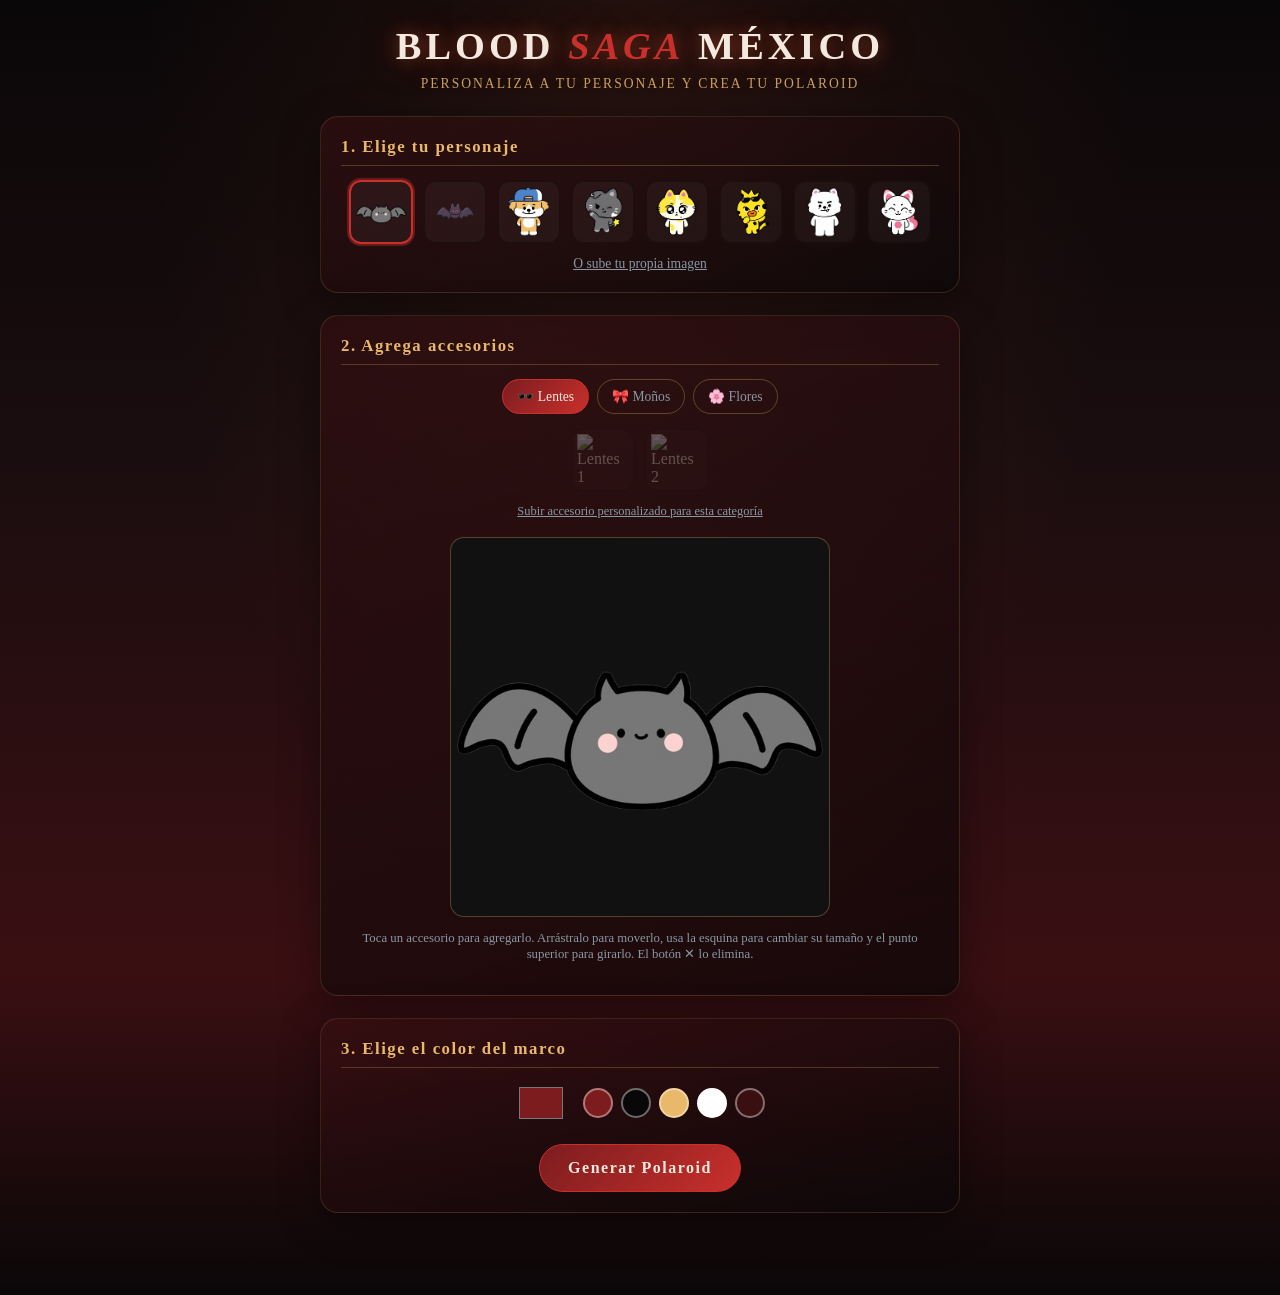
==== html/bat.html @ c30dbdc9 "Own pet" ====
<!DOCTYPE html>
<html lang="es">
<head>
<meta charset="UTF-8">
<meta name="viewport" content="width=device-width, initial-scale=1.0">
<title>Blood Saga México · Editor de Personajes</title>
<link rel="preconnect" href="https://fonts.googleapis.com">
<link rel="preconnect" href="https://fonts.gstatic.com" crossorigin>
<link href="https://fonts.googleapis.com/css2?family=Cinzel+Decorative:wght@700;900&family=Dancing+Script:wght@600;700&display=swap" rel="stylesheet">
<link rel="stylesheet" href="../css/bat.css">
</head>
<body>

<div class="app">

  <header class="app-header">
    <h1>BLOOD <span>SAGA</span> MÉXICO</h1>
    <p class="subtitle">Personaliza a tu personaje y crea tu polaroid</p>
  </header>

  <!-- PASO 1: Selección de personaje -->
  <section class="panel">
    <h2>1. Elige tu personaje</h2>
    <div id="character-list" class="thumb-row"></div>
    <label class="upload-label">
      O sube tu propia imagen
      <input type="file" id="character-upload" accept="image/*" hidden>
    </label>
  </section>

  <!-- Escenario de edición -->
  <section class="panel stage-panel">
    <h2>2. Agrega accesorios</h2>

    <div class="tabs">
      <button class="tab-btn active" data-category="lentes">🕶️ Lentes</button>
      <button class="tab-btn" data-category="monos">🎀 Moños</button>
      <button class="tab-btn" data-category="flores">🌸 Flores</button>
    </div>

    <div id="accessory-list" class="thumb-row"></div>
    <label class="upload-label small">
      Subir accesorio personalizado para esta categoría
      <input type="file" id="accessory-upload" accept="image/*" hidden>
    </label>

    <div class="stage-wrapper">
      <div id="stage" class="stage">
        <img id="base-image" src="" alt="" draggable="false">
      </div>
    </div>

    <p class="hint">Toca un accesorio para agregarlo. Arrástralo para moverlo, usa la esquina para cambiar su tamaño y el punto superior para girarlo. El botón ✕ lo elimina.</p>
  </section>

  <!-- PASO 3: Polaroid -->
  <section class="panel">
    <h2>3. Elige el color del marco</h2>
    <div class="frame-controls">
      <input type="color" id="frame-color" value="#7c1c1f">
      <div class="preset-colors">
        <button class="preset" data-color="#7c1c1f" style="background:#7c1c1f"></button>
        <button class="preset" data-color="#0a0708" style="background:#0a0708"></button>
        <button class="preset" data-color="#e8b96a" style="background:#e8b96a"></button>
        <button class="preset" data-color="#ffffff" style="background:#ffffff"></button>
        <button class="preset" data-color="#3a0f12" style="background:#3a0f12"></button>
      </div>
    </div>

    <button id="generate-btn" class="cta-btn">Generar Polaroid</button>
  </section>

</div>

<!-- Overlay de resultado -->
<div id="result-overlay" class="overlay hidden">
  <div class="overlay-box">
    <h2>Tu Polaroid está lista</h2>
    <canvas id="polaroid-canvas"></canvas>
    <div class="overlay-actions">
      <button id="download-btn">Descargar imagen</button>
      <button id="close-overlay-btn">Seguir editando</button>
    </div>
  </div>
</div>

<script src="../js/bat.js"></script>
</body>
</html>
---- css/bat.css ----
:root{
  --void:#0a0708;
  --dusk1:#1a0d0f;
  --dusk2:#3a0f12;
  --blood:#7c1c1f;
  --blood-bright:#c9302c;
  --ember:#ff6a3d;
  --gold:#e8b96a;
  --steel-light:#8a97a3;
  --ivory:#f3e9de;
  --cell-bg:rgba(20,10,10,0.55);
}

*{ box-sizing:border-box; }

body{
  margin:0;
  min-height:100vh;
  font-family:'Georgia','Times New Roman',serif;
  color:var(--ivory);
  background:
    radial-gradient(ellipse at 50% 0%, rgba(255,106,61,0.10), transparent 55%),
    linear-gradient(180deg, var(--void) 0%, var(--dusk1) 35%, var(--dusk2) 75%, var(--void) 100%);
  padding:24px 16px 60px;
}

.app{
  max-width:640px;
  margin:0 auto;
}

.app-header{
  text-align:center;
  margin-bottom:24px;
}

.app-header h1{
  margin:0;
  font-size:clamp(1.6rem, 6vw, 2.4rem);
  letter-spacing:4px;
  text-shadow:0 0 18px rgba(255,106,61,0.45), 0 0 40px rgba(124,28,31,0.35);
}

.app-header h1 span{
  color:var(--blood-bright);
  font-style:italic;
}

.subtitle{
  margin:8px 0 0;
  color:var(--gold);
  letter-spacing:2px;
  font-size:0.85rem;
  text-transform:uppercase;
  opacity:0.85;
}

.panel{
  background:linear-gradient(160deg, rgba(58,15,18,0.55), rgba(10,7,8,0.7));
  border:1px solid rgba(232,185,106,0.15);
  border-radius:18px;
  padding:20px;
  margin-bottom:22px;
  box-shadow:0 10px 40px rgba(0,0,0,0.4);
}

.panel h2{
  margin:0 0 14px;
  font-size:1.05rem;
  letter-spacing:1.5px;
  color:var(--gold);
  border-bottom:1px solid rgba(232,185,106,0.25);
  padding-bottom:8px;
}

/* ---------- Miniaturas ---------- */
.thumb-row{
  display:flex;
  flex-wrap:wrap;
  gap:10px;
  justify-content:center;
}

.thumb{
  width:64px;
  height:64px;
  border-radius:12px;
  border:2px solid var(--cell-bg);
  background:rgba(255,255,255,0.04);
  display:flex;
  align-items:center;
  justify-content:center;
  cursor:pointer;
  overflow:hidden;
  transition:border-color 0.15s, transform 0.15s;
  padding:4px;
}

.thumb img{
  max-width:100%;
  max-height:100%;
  object-fit:contain;
  pointer-events:none;
}

.thumb:hover{
  transform:translateY(-2px);
  border-color:var(--gold);
}

.thumb.selected{
  border-color:var(--blood-bright);
  box-shadow:0 0 0 2px rgba(201,48,44,0.4);
}

.upload-label{
  display:block;
  text-align:center;
  margin-top:12px;
  font-size:0.85rem;
  color:var(--steel-light);
  text-decoration:underline;
  cursor:pointer;
}

.upload-label.small{
  font-size:0.78rem;
}

.upload-label:hover{
  color:var(--gold);
}

/* ---------- Tabs de accesorios ---------- */
.tabs{
  display:flex;
  gap:8px;
  justify-content:center;
  margin-bottom:14px;
  flex-wrap:wrap;
}

.tab-btn{
  padding:8px 14px;
  border-radius:20px;
  border:1px solid rgba(232,185,106,0.3);
  background:transparent;
  color:var(--steel-light);
  font-family:inherit;
  font-size:0.85rem;
  cursor:pointer;
  transition:0.15s;
}

.tab-btn.active,
.tab-btn:hover{
  background:linear-gradient(135deg, var(--blood), var(--blood-bright));
  color:var(--ivory);
  border-color:var(--blood-bright);
}

/* ---------- Escenario ---------- */
.stage-wrapper{
  display:flex;
  justify-content:center;
  margin-top:18px;
}

.stage{
  position:relative;
  width:min(90vw, 380px);
  aspect-ratio:1/1;
  background:#111;
  border-radius:14px;
  overflow:hidden;
  border:1px solid rgba(232,185,106,0.3);
  touch-action:none;
}

#base-image{
  position:absolute;
  inset:0;
  width:100%;
  height:100%;
  object-fit:cover;
  pointer-events:none;
  user-select:none;
}

.accessory{
  position:absolute;
  will-change:transform;
  touch-action:none;
}

.accessory img{
  width:100%;
  height:100%;
  object-fit:contain;
  pointer-events:none;
  user-select:none;
  display:block;
}

.accessory .handle{
  position:absolute;
  display:none;
  align-items:center;
  justify-content:center;
  border-radius:50%;
  background:var(--gold);
  color:#1a0d0f;
  font-weight:700;
  cursor:pointer;
}

.accessory.selected{
  outline:2px dashed var(--gold);
}

.accessory.selected .handle{
  display:flex;
}

.handle-delete{
  top:-14px;
  left:-14px;
  width:26px;
  height:26px;
  background:var(--blood-bright);
  color:#fff;
  font-size:14px;
}

.handle-rotate{
  top:-34px;
  left:50%;
  transform:translateX(-50%);
  width:22px;
  height:22px;
  font-size:12px;
}

.handle-resize{
  bottom:-14px;
  right:-14px;
  width:22px;
  height:22px;
  font-size:12px;
  cursor:nwse-resize;
}

.hint{
  text-align:center;
  font-size:0.8rem;
  color:var(--steel-light);
  margin-top:14px;
}

/* ---------- Color del marco ---------- */
.frame-controls{
  display:flex;
  align-items:center;
  gap:16px;
  justify-content:center;
  flex-wrap:wrap;
}

#frame-color{
  width:52px;
  height:42px;
  border:none;
  border-radius:10px;
  background:none;
  cursor:pointer;
}

.preset-colors{
  display:flex;
  gap:8px;
}

.preset{
  width:30px;
  height:30px;
  border-radius:50%;
  border:2px solid rgba(255,255,255,0.4);
  cursor:pointer;
  padding:0;
}

.cta-btn{
  display:block;
  margin:20px auto 0;
  padding:14px 28px;
  border:1px solid var(--blood-bright);
  border-radius:40px;
  background:linear-gradient(135deg, var(--blood), var(--blood-bright));
  color:var(--ivory);
  font-family:inherit;
  font-weight:700;
  letter-spacing:1.5px;
  font-size:1rem;
  cursor:pointer;
  transition:0.2s;
}

.cta-btn:hover{
  background:linear-gradient(135deg, var(--blood-bright), var(--ember));
  box-shadow:0 6px 20px rgba(201,48,44,0.45);
  transform:translateY(-1px);
}

/* ---------- Overlay resultado ---------- */
.overlay{
  position:fixed;
  inset:0;
  z-index:60;
  display:flex;
  align-items:center;
  justify-content:center;
  background:rgba(6,3,4,0.85);
  backdrop-filter:blur(3px);
  padding:16px;
}

.overlay.hidden{
  display:none;
}

.overlay-box{
  width:min(420px, 92vw);
  max-height:92vh;
  overflow-y:auto;
  padding:24px;
  border-radius:18px;
  text-align:center;
  background:linear-gradient(160deg, rgba(58,15,18,0.95), rgba(10,7,8,0.98));
  border:1px solid var(--gold);
  box-shadow:0 0 50px rgba(201,48,44,0.35), 0 20px 60px rgba(0,0,0,0.6);
}

.overlay-box h2{
  margin:0 0 16px;
  letter-spacing:1.5px;
  color:var(--ivory);
}

#polaroid-canvas{
  max-width:100%;
  height:auto;
  border-radius:8px;
  box-shadow:0 10px 30px rgba(0,0,0,0.5);
}

.overlay-actions{
  display:flex;
  flex-direction:column;
  gap:10px;
  margin-top:18px;
}

.overlay-actions button{
  padding:12px;
  border-radius:10px;
  font-family:inherit;
  font-weight:700;
  letter-spacing:1px;
  cursor:pointer;
}

#download-btn{
  border:1px solid var(--blood-bright);
  background:linear-gradient(135deg, var(--blood), var(--blood-bright));
  color:var(--ivory);
}

#download-btn:hover{
  box-shadow:0 6px 20px rgba(201,48,44,0.45);
}

#close-overlay-btn{
  border:1px solid var(--steel-light);
  background:transparent;
  color:var(--steel-light);
}

#close-overlay-btn:hover{
  color:var(--ivory);
  border-color:var(--ivory);
}

@media (max-width:480px){
  .panel{ padding:14px; }
  .thumb{ width:54px; height:54px; }
}
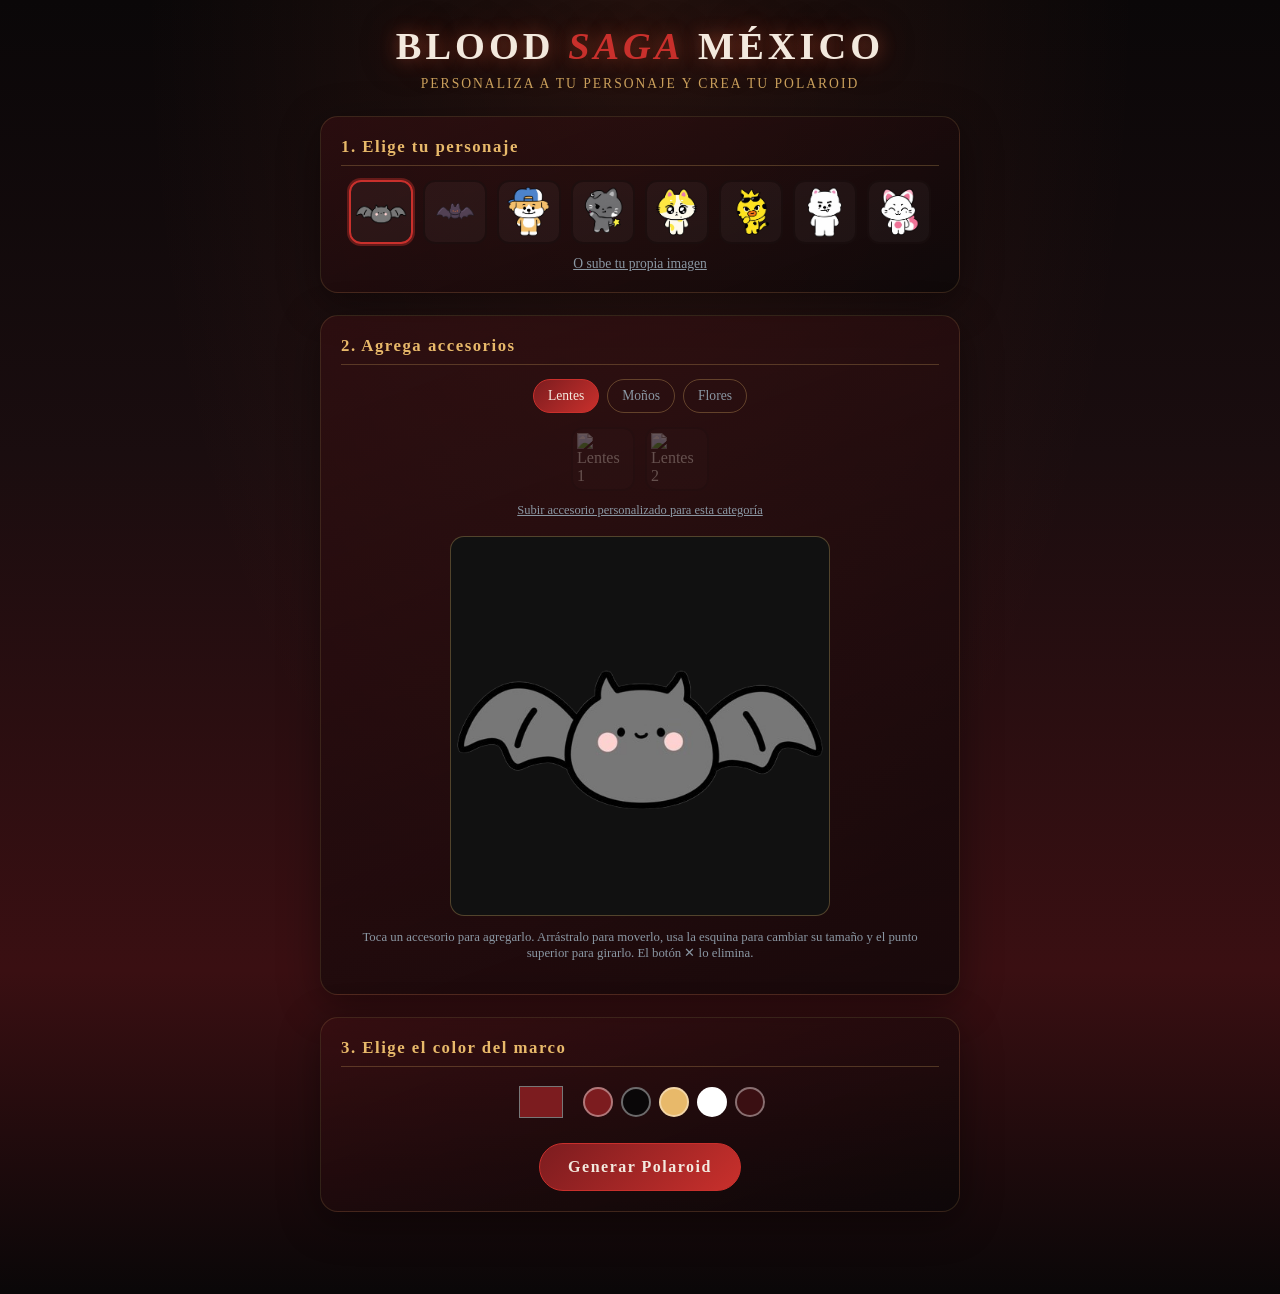
==== commit 128b639a: "Funciona" ====
--- a/html/bat.html
+++ b/html/bat.html
@@ -3,7 +3,7 @@
 <head>
 <meta charset="UTF-8">
 <meta name="viewport" content="width=device-width, initial-scale=1.0">
-<title>Blood Saga México · Editor de Personajes</title>
+<title>Blood Saga México - Decoratu polaroid</title>
 <link rel="preconnect" href="https://fonts.googleapis.com">
 <link rel="preconnect" href="https://fonts.gstatic.com" crossorigin>
 <link href="https://fonts.googleapis.com/css2?family=Cinzel+Decorative:wght@700;900&family=Dancing+Script:wght@600;700&display=swap" rel="stylesheet">
@@ -33,9 +33,9 @@
     <h2>2. Agrega accesorios</h2>
 
     <div class="tabs">
-      <button class="tab-btn active" data-category="lentes">🕶️ Lentes</button>
-      <button class="tab-btn" data-category="monos">🎀 Moños</button>
-      <button class="tab-btn" data-category="flores">🌸 Flores</button>
+      <button class="tab-btn active" data-category="lentes">Lentes</button>
+      <button class="tab-btn" data-category="monos">Moños</button>
+      <button class="tab-btn" data-category="flores">Flores</button>
     </div>
 
     <div id="accessory-list" class="thumb-row"></div>
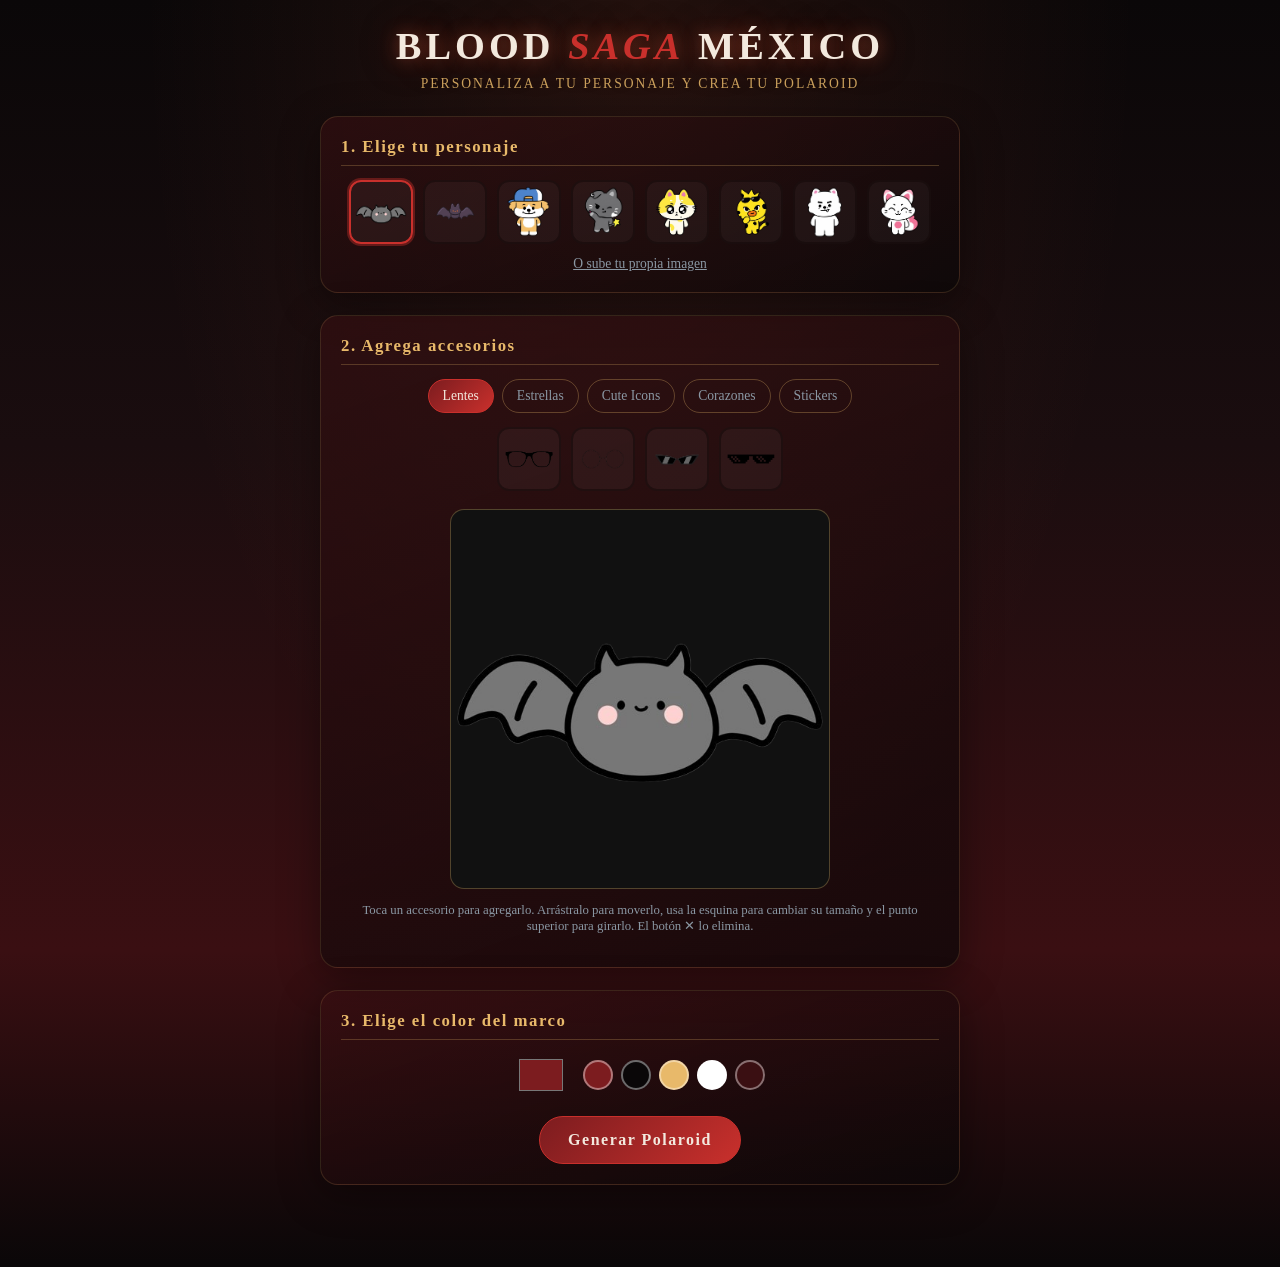
==== commit 341e426a: "polaroid" ====
--- a/html/bat.html
+++ b/html/bat.html
@@ -34,13 +34,15 @@
 
     <div class="tabs">
       <button class="tab-btn active" data-category="lentes">Lentes</button>
-      <button class="tab-btn" data-category="monos">Moños</button>
-      <button class="tab-btn" data-category="flores">Flores</button>
+      <button class="tab-btn" data-category="stars">Estrellas</button>
+      <button class="tab-btn" data-category="cute">Cute Icons</button>
+      <button class="tab-btn" data-category="heart">Corazones</button>
+      <button class="tab-btn" data-category="stickers">Stickers</button>
     </div>
 
     <div id="accessory-list" class="thumb-row"></div>
     <label class="upload-label small">
-      Subir accesorio personalizado para esta categoría
+      
       <input type="file" id="accessory-upload" accept="image/*" hidden>
     </label>
 
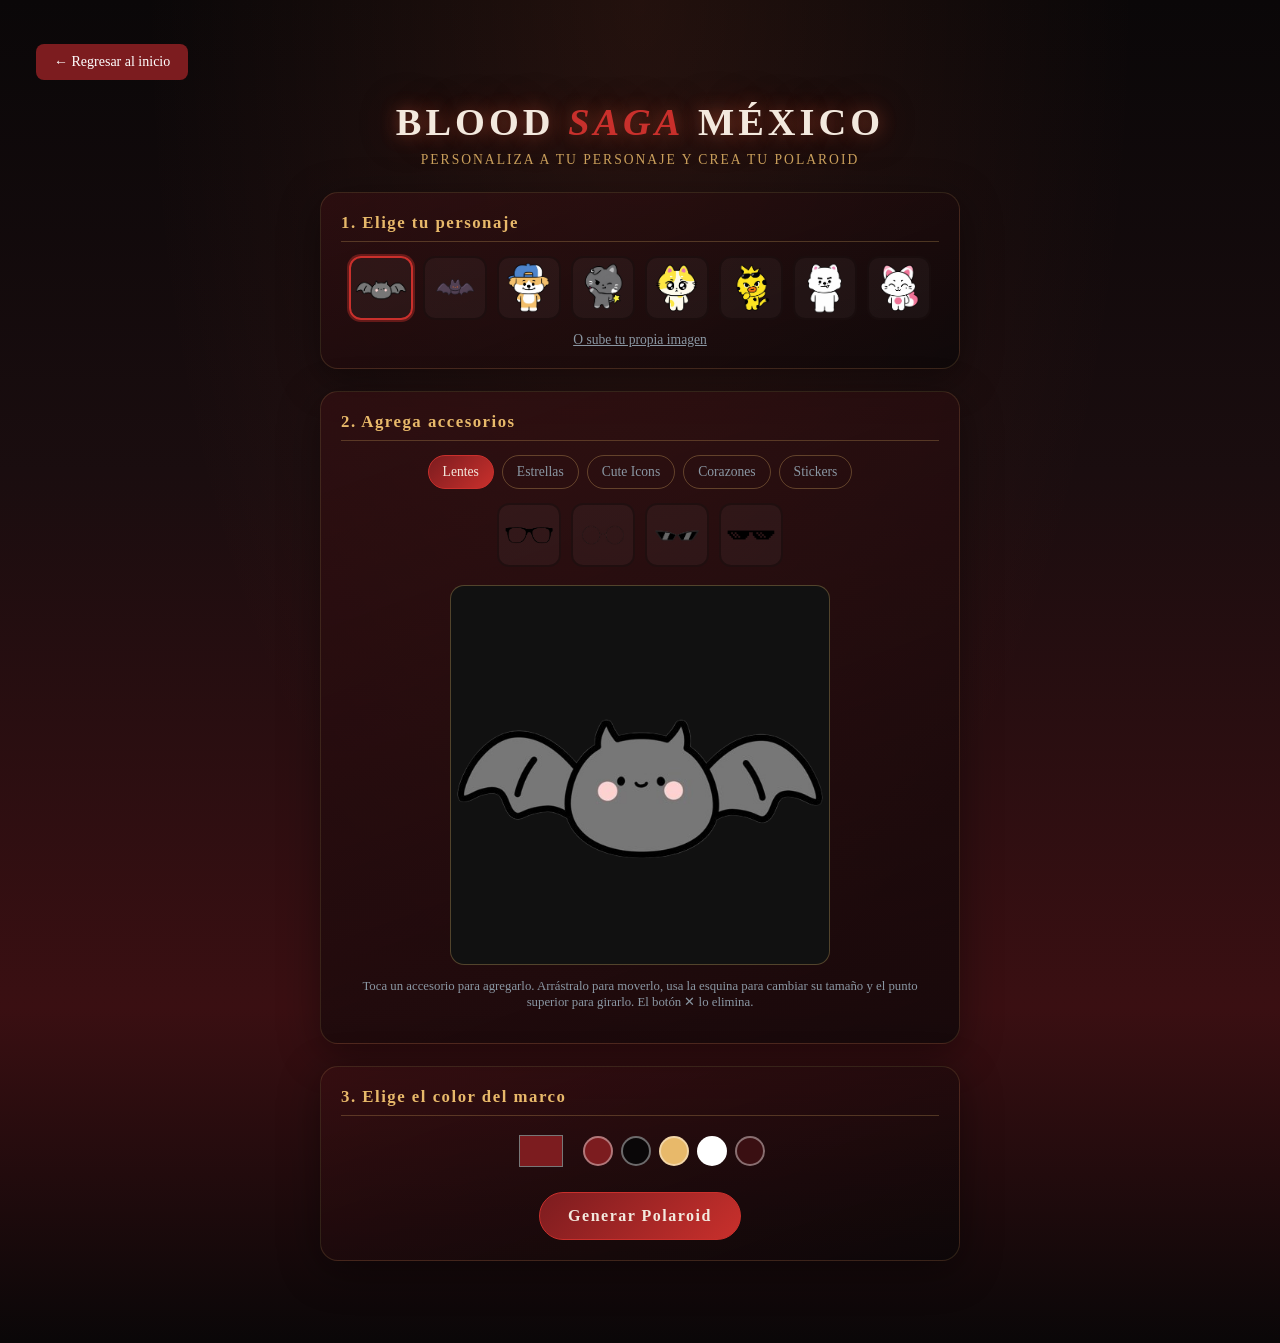
==== commit 6cc1e9b6: "btn" ====
--- a/html/bat.html
+++ b/html/bat.html
@@ -10,7 +10,7 @@
 <link rel="stylesheet" href="../css/bat.css">
 </head>
 <body>
-
+<a href="../index.html" class="back-btn">← Regresar al inicio</a>
 <div class="app">
 
   <header class="app-header">
--- a/css/bat.css
+++ b/css/bat.css
@@ -393,4 +393,22 @@
 @media (max-width:480px){
   .panel{ padding:14px; }
   .thumb{ width:54px; height:54px; }
+}
+
+.back-btn {
+    display: inline-block;
+    margin: 20px;
+    padding: 10px 18px;
+    background: #7c1c1f;
+    color: #fff;
+    text-decoration: none;
+    border-radius: 8px;
+    font-family: 'Cinzel Decorative', serif;
+    font-size: 14px;
+    transition: 0.3s;
+}
+
+.back-btn:hover {
+    background: #a52a2a;
+    transform: translateX(-3px);
 }
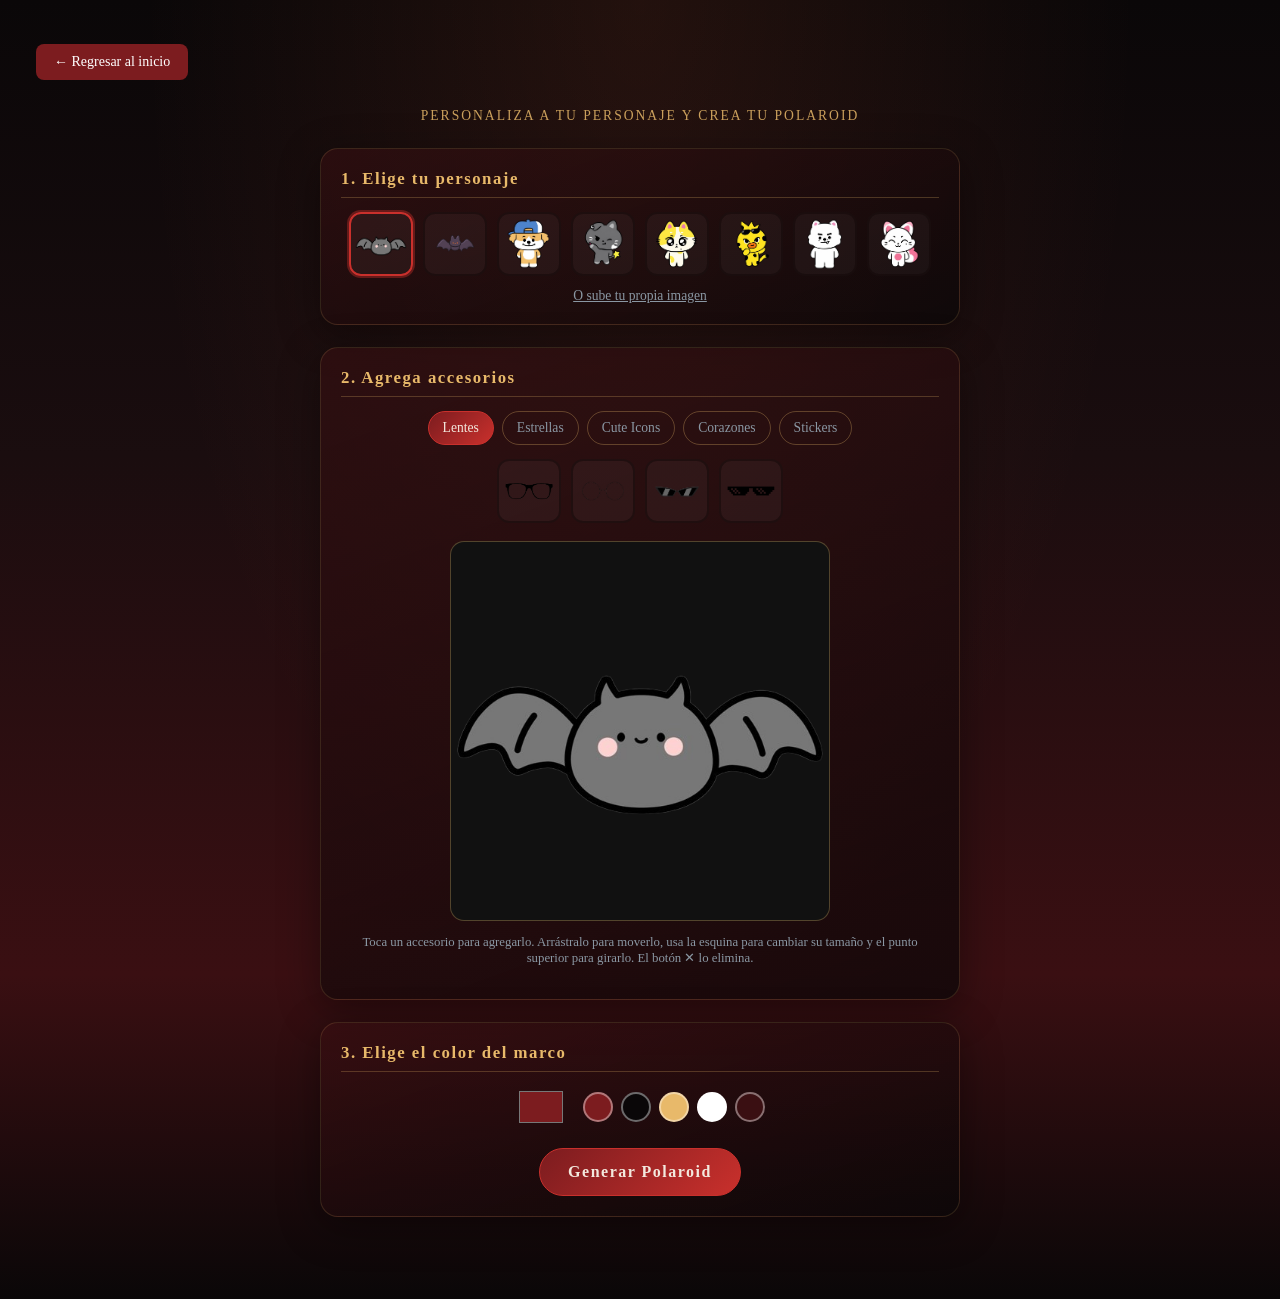
==== commit 722804cc: "horcado" ====
--- a/html/bat.html
+++ b/html/bat.html
@@ -14,7 +14,6 @@
 <div class="app">
 
   <header class="app-header">
-    <h1>BLOOD <span>SAGA</span> MÉXICO</h1>
     <p class="subtitle">Personaliza a tu personaje y crea tu polaroid</p>
   </header>
 
